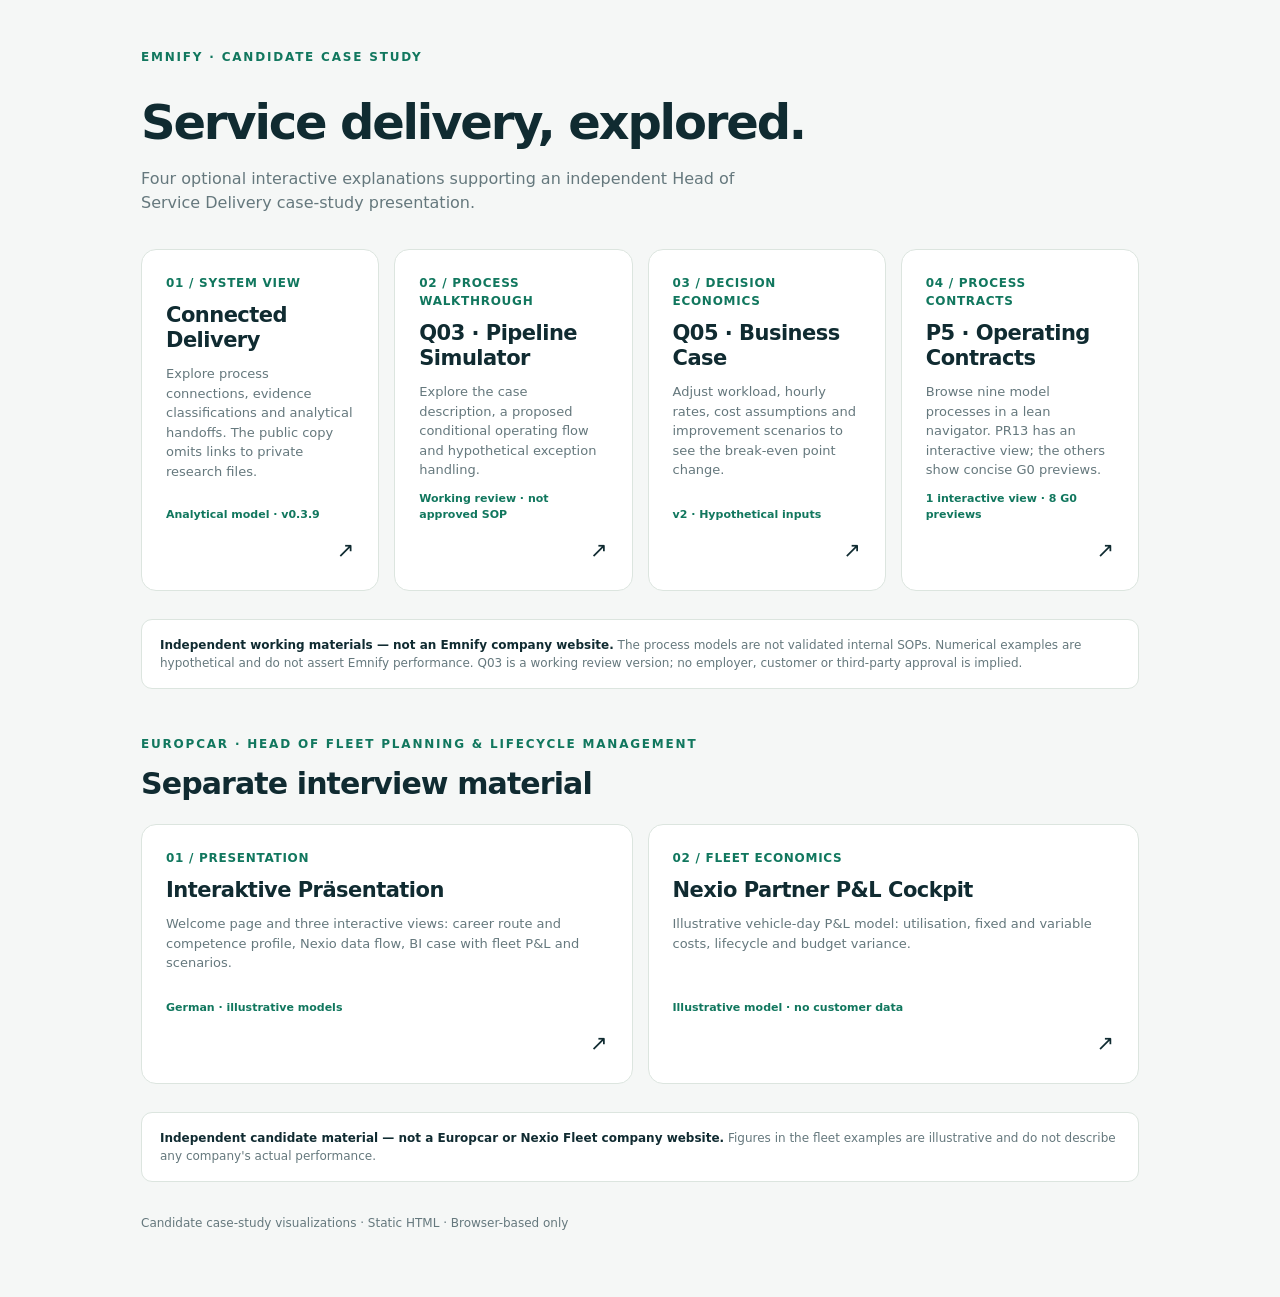
==== index.html @ 9997b13a "Add Europcar interactive presentation as separate block - /europcar-praesentation/: welcome page + t" ====
<!doctype html>
<html lang="en">
<head>
<meta charset="utf-8"><meta name="viewport" content="width=device-width,initial-scale=1">
<meta name="description" content="Independent interactive service delivery case-study demonstrations; not affiliated with Emnify.">
<title>Emnify case | Interactive explorations</title>
<style>
:root{--ink:#102b31;--muted:#65787d;--teal:#11775e;--line:#dce5df;--bg:#f5f7f6;--panel:#fff}
*{box-sizing:border-box}body{margin:0;background:var(--bg);color:var(--ink);font:15px/1.5 system-ui,-apple-system,BlinkMacSystemFont,'Segoe UI',sans-serif}
main{max-width:1050px;margin:auto;padding:48px 26px 65px}.brand{font-size:12px;letter-spacing:.15em;font-weight:800;color:var(--teal);text-transform:uppercase}
.hero{max-width:760px;margin:30px 0 34px}h1{font-size:clamp(30px,4.8vw,48px);letter-spacing:-.045em;line-height:1.1;margin:8px 0 18px}
.lead{color:var(--muted);max-width:650px;font-size:16px}
.grid{display:grid;grid-template-columns:repeat(auto-fit,minmax(215px,1fr));gap:15px}
.card{display:flex;flex-direction:column;gap:11px;min-height:260px;border-radius:15px;border:1px solid var(--line);background:var(--panel);padding:24px;text-decoration:none;color:var(--ink);transition:box-shadow .18s,transform .18s}
.card:hover,.card:focus-visible{transform:translateY(-2px);box-shadow:0 6px 22px #102b3112;outline:none;border-color:#adcfc1}
.num{font-size:12px;color:var(--teal);font-weight:750;letter-spacing:.06em}.card h2{font-size:21px;letter-spacing:-.025em;line-height:1.2;margin:0}
.card p{color:var(--muted);font-size:13px;margin:0}.meta{font-size:11px;font-weight:750;color:var(--teal);margin-top:auto}
.arrow{font-size:21px;margin-left:auto}.note{margin-top:28px;padding:16px 18px;border:1px solid var(--line);background:white;border-radius:11px;font-size:12px;color:var(--muted)}
.note strong{color:var(--ink)}footer{margin-top:32px;color:var(--muted);font-size:12px}
@media(max-width:720px){main{padding:28px 18px}.grid{grid-template-columns:1fr}.card{min-height:165px}.hero{margin-top:24px}}
.septitle{font-size:clamp(22px,3vw,30px);letter-spacing:-.03em;margin:8px 0 18px}
</style>
</head><body><main>
<div class="brand">EMNIFY · CANDIDATE CASE STUDY</div>
<section class="hero"><h1>Service delivery, explored.</h1><p class="lead">Four optional interactive explanations supporting an independent Head of Service Delivery case-study presentation.</p></section>
<div class="grid">
<a class="card" href="connected-delivery/"><span class="num">01 / SYSTEM VIEW</span><h2>Connected Delivery</h2><p>Explore process connections, evidence classifications and analytical handoffs. The public copy omits links to private research files.</p><span class="meta">Analytical model · v0.3.9</span><span class="arrow" aria-hidden="true">↗</span></a>
<a class="card" href="q03/"><span class="num">02 / PROCESS WALKTHROUGH</span><h2>Q03 · Pipeline Simulator</h2><p>Explore the case description, a proposed conditional operating flow and hypothetical exception handling.</p><span class="meta">Working review · not approved SOP</span><span class="arrow" aria-hidden="true">↗</span></a>
<a class="card" href="q05/"><span class="num">03 / DECISION ECONOMICS</span><h2>Q05 · Business Case</h2><p>Adjust workload, hourly rates, cost assumptions and improvement scenarios to see the break-even point change.</p><span class="meta">v2 · Hypothetical inputs</span><span class="arrow" aria-hidden="true">↗</span></a>
<a class="card" href="p5/"><span class="num">04 / PROCESS CONTRACTS</span><h2>P5 · Operating Contracts</h2><p>Browse nine model processes in a lean navigator. PR13 has an interactive view; the others show concise G0 previews.</p><span class="meta">1 interactive view · 8 G0 previews</span><span class="arrow" aria-hidden="true">↗</span></a>
</div>
<div class="note"><strong>Independent working materials — not an Emnify company website.</strong> The process models are not validated internal SOPs. Numerical examples are hypothetical and do not assert Emnify performance. Q03 is a working review version; no employer, customer or third-party approval is implied.</div>
<section class="sep" aria-labelledby="ecTitle">
<div class="brand" style="margin-top:46px">EUROPCAR · HEAD OF FLEET PLANNING &amp; LIFECYCLE MANAGEMENT</div>
<h2 id="ecTitle" class="septitle">Separate interview material</h2>
<div class="grid">
<a class="card" href="europcar-praesentation/"><span class="num">01 / PRESENTATION</span><h2>Interaktive Präsentation</h2><p>Welcome page and three interactive views: career route and competence profile, Nexio data flow, BI case with fleet P&amp;L and scenarios.</p><span class="meta">German · illustrative models</span><span class="arrow" aria-hidden="true">↗</span></a>
<a class="card" href="europcar/"><span class="num">02 / FLEET ECONOMICS</span><h2>Nexio Partner P&amp;L Cockpit</h2><p>Illustrative vehicle-day P&amp;L model: utilisation, fixed and variable costs, lifecycle and budget variance.</p><span class="meta">Illustrative model · no customer data</span><span class="arrow" aria-hidden="true">↗</span></a>
</div>
<div class="note"><strong>Independent candidate material — not a Europcar or Nexio Fleet company website.</strong> Figures in the fleet examples are illustrative and do not describe any company's actual performance.</div>
</section>
<footer>Candidate case-study visualizations · Static HTML · Browser-based only</footer>
</main></body></html>
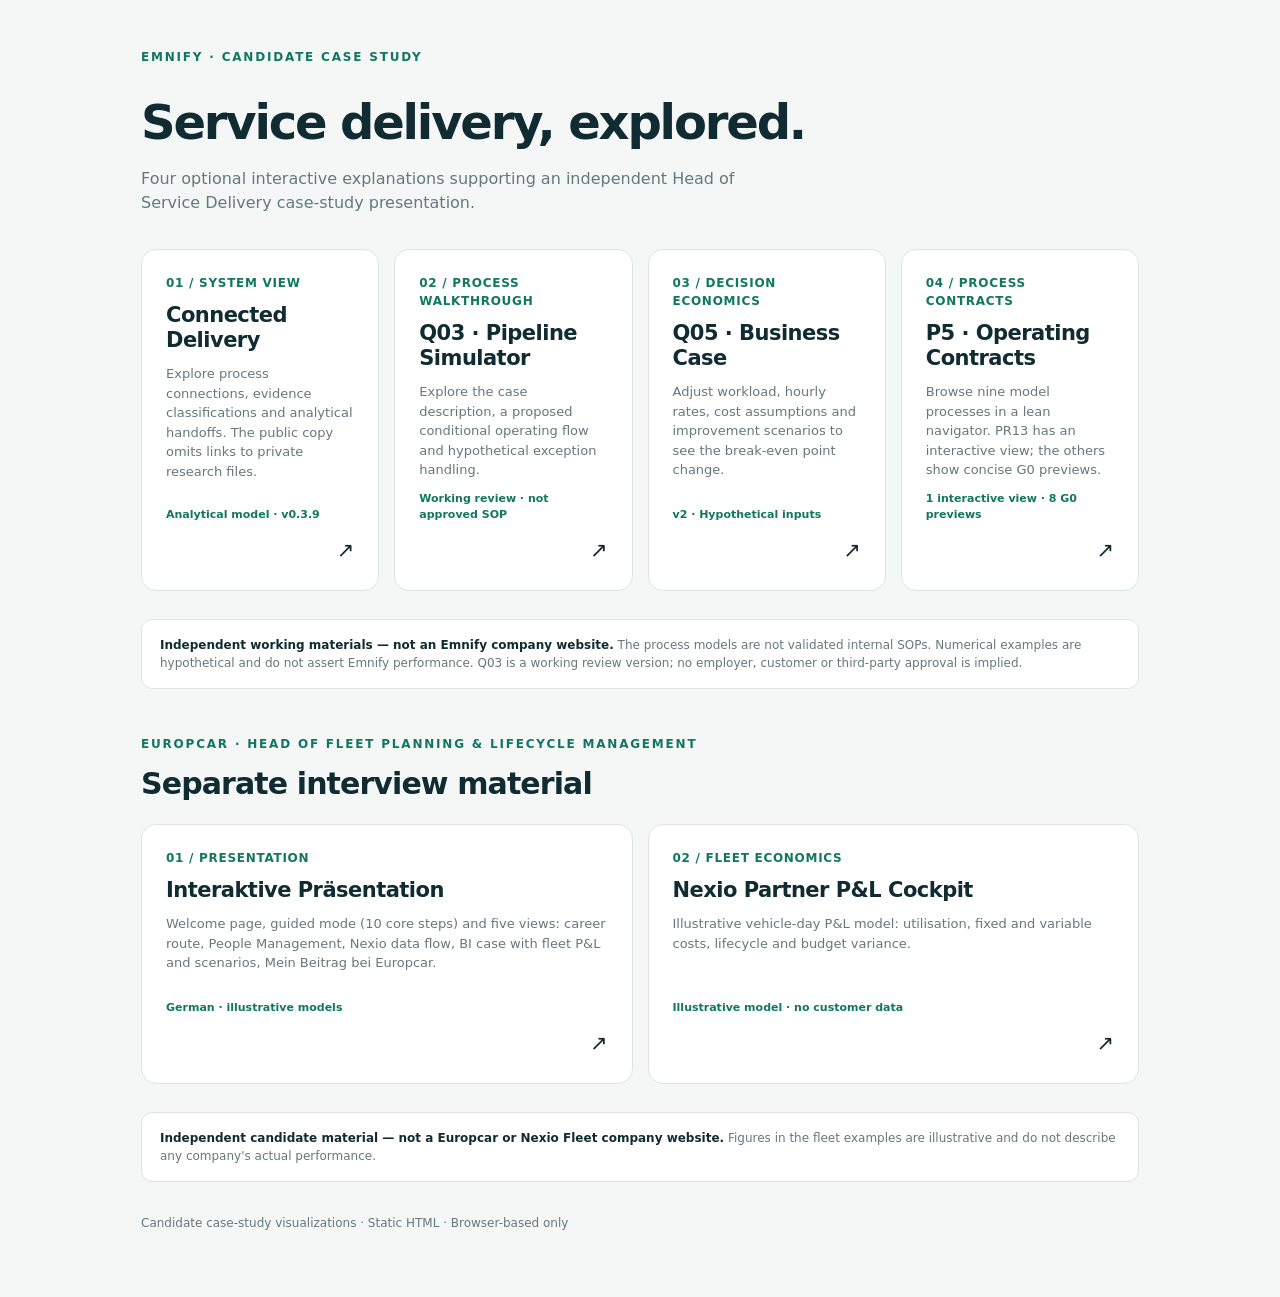
==== commit 000461f5: "Europcar presentation v2: People Management and Europcar closing views, guided mode, figure policy -" ====
--- a/index.html
+++ b/index.html
@@ -34,7 +34,7 @@
 <div class="brand" style="margin-top:46px">EUROPCAR · HEAD OF FLEET PLANNING &amp; LIFECYCLE MANAGEMENT</div>
 <h2 id="ecTitle" class="septitle">Separate interview material</h2>
 <div class="grid">
-<a class="card" href="europcar-praesentation/"><span class="num">01 / PRESENTATION</span><h2>Interaktive Präsentation</h2><p>Welcome page and three interactive views: career route and competence profile, Nexio data flow, BI case with fleet P&amp;L and scenarios.</p><span class="meta">German · illustrative models</span><span class="arrow" aria-hidden="true">↗</span></a>
+<a class="card" href="europcar-praesentation/"><span class="num">01 / PRESENTATION</span><h2>Interaktive Präsentation</h2><p>Welcome page, guided mode (10 core steps) and five views: career route, People Management, Nexio data flow, BI case with fleet P&amp;L and scenarios, Mein Beitrag bei Europcar.</p><span class="meta">German · illustrative models</span><span class="arrow" aria-hidden="true">↗</span></a>
 <a class="card" href="europcar/"><span class="num">02 / FLEET ECONOMICS</span><h2>Nexio Partner P&amp;L Cockpit</h2><p>Illustrative vehicle-day P&amp;L model: utilisation, fixed and variable costs, lifecycle and budget variance.</p><span class="meta">Illustrative model · no customer data</span><span class="arrow" aria-hidden="true">↗</span></a>
 </div>
 <div class="note"><strong>Independent candidate material — not a Europcar or Nexio Fleet company website.</strong> Figures in the fleet examples are illustrative and do not describe any company's actual performance.</div>
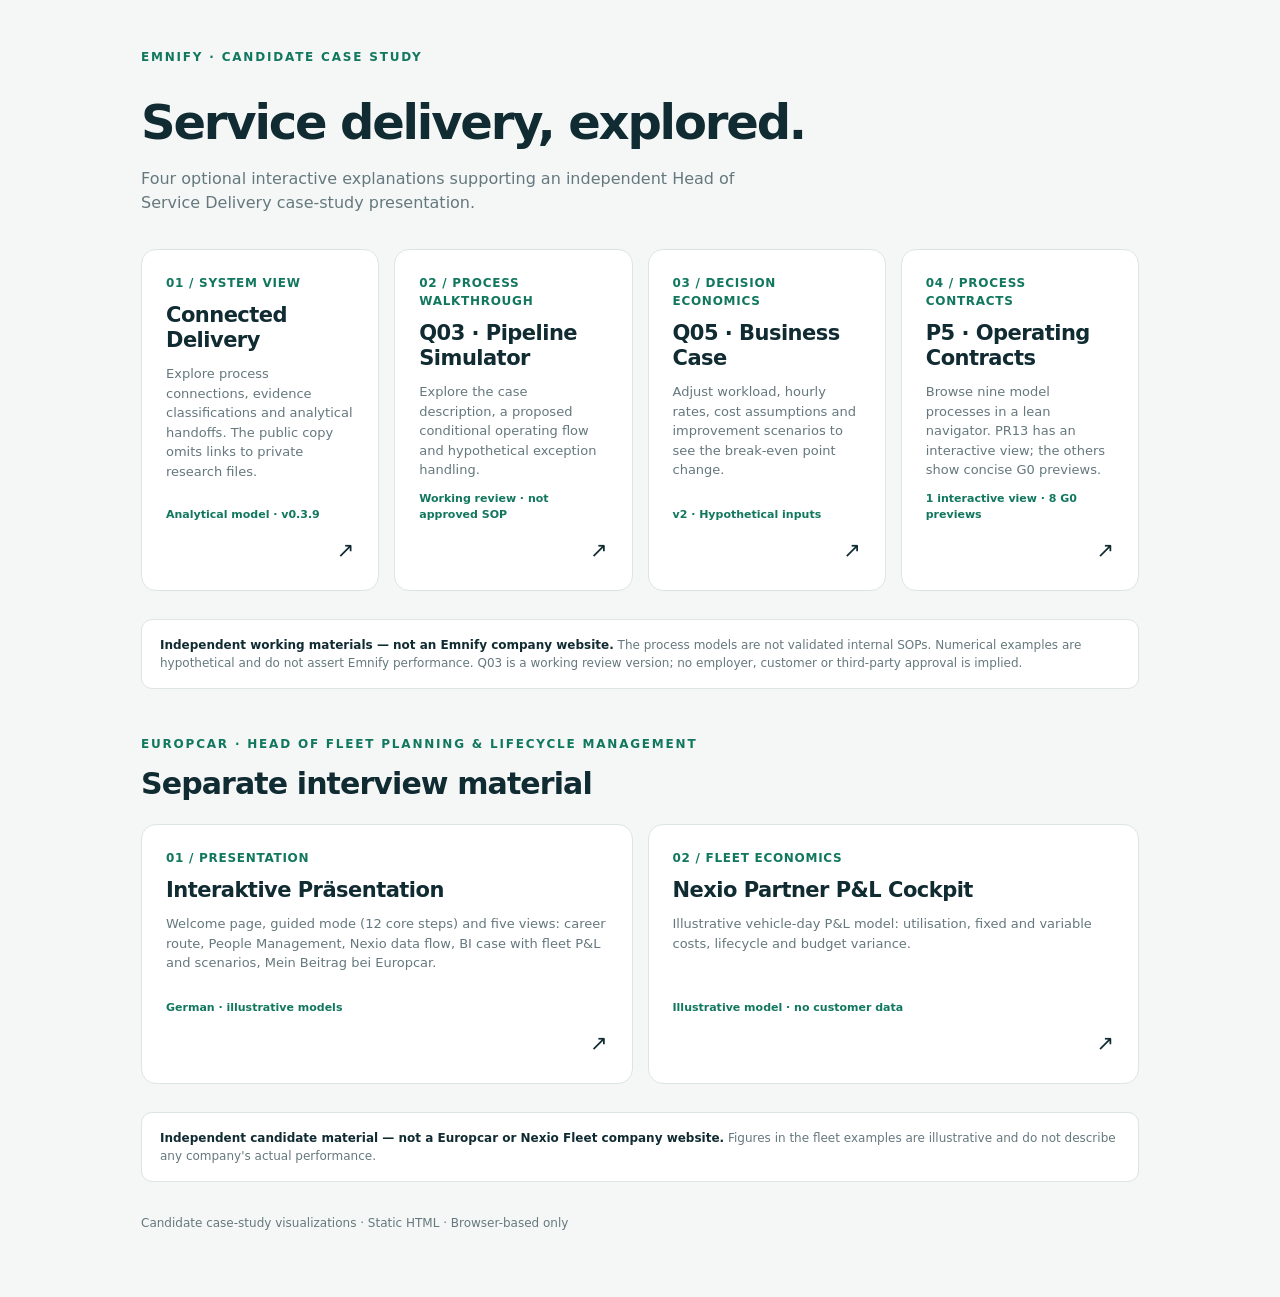
==== commit 1b3068ce: "Guided route 12 steps (adds TCO and Flotten-P&L); sync with deck v1.2 and script DE-v1.3 Co-Authored" ====
--- a/index.html
+++ b/index.html
@@ -34,7 +34,7 @@
 <div class="brand" style="margin-top:46px">EUROPCAR · HEAD OF FLEET PLANNING &amp; LIFECYCLE MANAGEMENT</div>
 <h2 id="ecTitle" class="septitle">Separate interview material</h2>
 <div class="grid">
-<a class="card" href="europcar-praesentation/"><span class="num">01 / PRESENTATION</span><h2>Interaktive Präsentation</h2><p>Welcome page, guided mode (10 core steps) and five views: career route, People Management, Nexio data flow, BI case with fleet P&amp;L and scenarios, Mein Beitrag bei Europcar.</p><span class="meta">German · illustrative models</span><span class="arrow" aria-hidden="true">↗</span></a>
+<a class="card" href="europcar-praesentation/"><span class="num">01 / PRESENTATION</span><h2>Interaktive Präsentation</h2><p>Welcome page, guided mode (12 core steps) and five views: career route, People Management, Nexio data flow, BI case with fleet P&amp;L and scenarios, Mein Beitrag bei Europcar.</p><span class="meta">German · illustrative models</span><span class="arrow" aria-hidden="true">↗</span></a>
 <a class="card" href="europcar/"><span class="num">02 / FLEET ECONOMICS</span><h2>Nexio Partner P&amp;L Cockpit</h2><p>Illustrative vehicle-day P&amp;L model: utilisation, fixed and variable costs, lifecycle and budget variance.</p><span class="meta">Illustrative model · no customer data</span><span class="arrow" aria-hidden="true">↗</span></a>
 </div>
 <div class="note"><strong>Independent candidate material — not a Europcar or Nexio Fleet company website.</strong> Figures in the fleet examples are illustrative and do not describe any company's actual performance.</div>
